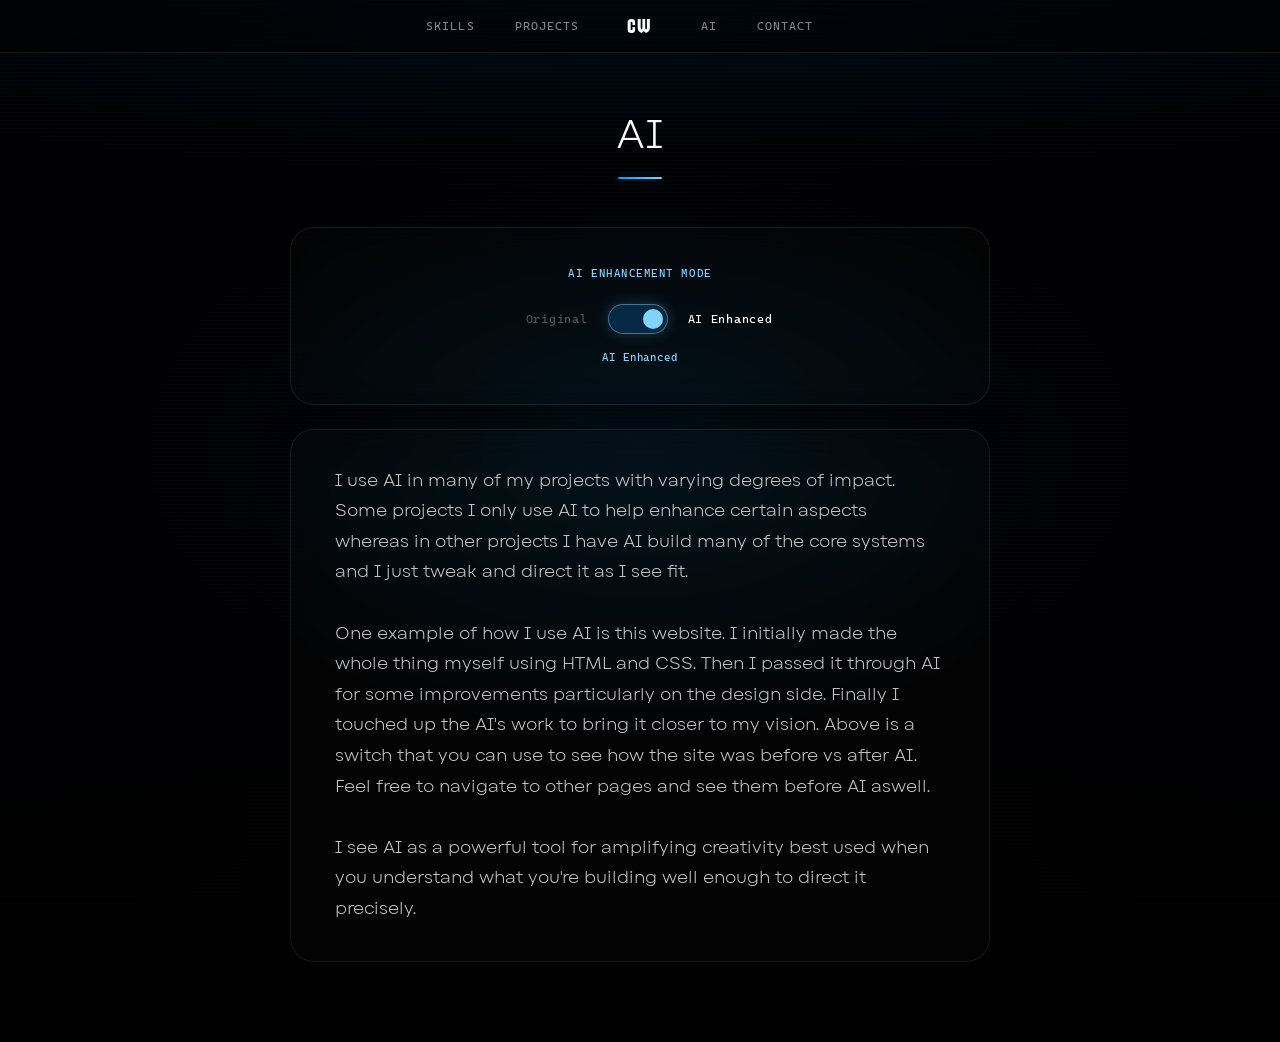
==== ai.html @ 1e03373d "Initial Website Commit" ====
<!DOCTYPE html>
<html lang="en">
<head>
  <script>(function(){var m=document.cookie.match(/(?:^|; )aiEnhanced=([^;]*)/);var v=m?decodeURIComponent(m[1]):null;if(v!==null&&v!=="true"){document.documentElement.className="original";}})();</script>
  
  <link id="main-stylesheet" rel="stylesheet" href="style.css">
  <script src="ai-toggle.js"></script>
  <meta charset="UTF-8">
  <meta name="viewport" content="width=device-width, initial-scale=1.0">
  <title>Caden Wright | AI</title>
  <style>
    .toggle-card {
      padding: 36px 44px;
      width: clamp(280px, 58%, 700px);
      margin: 0 auto 24px;
      text-align: center;
    }
    .toggle-eyebrow {
      font-family: Cascadia, monospace;
      font-size: 11px;
      letter-spacing: 0.14em;
      text-transform: uppercase;
      color: var(--blue-light);
      margin: 0 0 20px;
    }
    .toggle-row {
      display: flex;
      align-items: center;
      justify-content: center;
      gap: 20px;
    }
    .toggle-side {
      font-family: Cascadia, monospace;
      font-size: 12px;
      letter-spacing: 0.06em;
      color: rgba(255,255,255,0.3);
      min-width: 80px;
      transition: color 0.25s;
    }
    .toggle-side.active { color: white; }
    .toggle-side-right  { text-align: left; }
    .toggle-side-left   { text-align: right; }

    .switch {
      position: relative;
      display: inline-block;
      width: 60px;
      height: 30px;
      flex-shrink: 0;
    }
    .switch input { opacity: 0; width: 0; height: 0; }
    .slider {
      position: absolute;
      inset: 0;
      background: rgba(255,255,255,0.07);
      border: 1px solid rgba(255,255,255,0.1);
      border-radius: 30px;
      cursor: pointer;
      transition: background 0.3s, border-color 0.3s, box-shadow 0.3s;
    }
    .slider::before {
      content: '';
      position: absolute;
      width: 20px; height: 20px;
      left: 4px; top: 4px;
      background: rgba(255,255,255,0.55);
      border-radius: 50%;
      transition: transform 0.3s cubic-bezier(.4,0,.2,1), background 0.3s;
    }
    input:checked + .slider {
      background: rgba(15,151,242,0.22);
      border-color: rgba(130,211,255,0.45);
      box-shadow: 0 0 14px rgba(130,211,255,0.22);
    }
    input:checked + .slider::before {
      transform: translateX(30px);
      background: var(--blue-light);
    }

    .about-card {
      padding: 36px 44px;
      width: clamp(280px, 58%, 700px);
      margin: 0 auto 80px;
      text-align: left;
    }

    .ai-banner {
      position: fixed;
      bottom: 24px; left: 50%;
      transform: translateX(-50%);
      font-family: Cascadia, monospace;
      font-size: 12px;
      letter-spacing: 0.06em;
      padding: 10px 24px;
      border-radius: 30px;
      z-index: 9999;
      opacity: 0;
      animation: bannerFade 2.8s forwards;
      white-space: nowrap;
      pointer-events: none;
    }
    .banner-on {
      background: rgba(8,32,70,0.75);
      border: 1px solid rgba(130,211,255,0.38);
      color: var(--blue-light);
      box-shadow: 0 0 22px rgba(130,211,255,0.18);
      backdrop-filter: blur(12px);
    }
    .banner-off {
      background: rgba(18,18,18,0.75);
      border: 1px solid rgba(255,255,255,0.1);
      color: rgba(255,255,255,0.55);
      backdrop-filter: blur(12px);
    }
    @keyframes bannerFade {
      0%   { opacity: 0; transform: translateX(-50%) translateY(8px); }
      12%  { opacity: 1; transform: translateX(-50%) translateY(0); }
      72%  { opacity: 1; }
      100% { opacity: 0; }
    }
  </style>
</head>
<body>  <div class="topbar">
    <div class="nav-left">
      <a href="skills.html" class="page">Skills</a>
      <a href="projects.html" class="page">Projects</a>
    </div>
    <a href="index.html" class="initals">CW</a>
    <div class="nav-right">
      <a href="ai.html" class="page">AI</a>
      <a href="contact.html" class="page">Contact</a>
    </div>
  <!-- Original mode flat nav -->
  <a href="skills.html" class="page page-flat">Skills</a>
  <a href="projects.html" class="page page-flat">Projects</a>
  <a href="index.html" class="initals initals-flat">CW</a>
  <a href="ai.html" class="page page-flat">AI</a>
  <a href="contact.html" class="page page-flat">Contact</a>
  </div>

  <div class="bg-canvas bg-ai"></div>

  <div id="ai-toggle-banner" class="ai-banner" style="display:none"></div>

  <div class="page-header fade-up">
    <h3 class="page-title">AI</h3>
    <hr class="page-rule">
  </div>

  <div class="toggle-card fade-up fade-up-1">
    <p class="toggle-eyebrow">AI Enhancement Mode</p>
    <div class="toggle-row">
      <span class="toggle-side toggle-side-left" id="label-off">Original</span>
      <label class="switch" aria-label="Toggle AI enhancements">
        <input type="checkbox" id="ai-toggle-switch">
        <span class="slider"></span>
      </label>
      <span class="toggle-side toggle-side-right" id="label-on">AI Enhanced</span>
    </div>
    <p id="ai-toggle-label" style="margin-top:14px; font-family: Cascadia, monospace; font-size:11px; letter-spacing:0.08em; color: var(--blue-light);">AI Enhanced</p>
  </div>

  <div class="about-card fade-up fade-up-2">
    <p>I use AI in many of my projects with varying degrees of impact. Some projects I only
    use AI to help enhance certain aspects whereas in other projects I have AI build
    many of the core systems and I just tweak and direct it as I see fit.
    <br><br>
	One example of how I use AI is this website. I initially made the whole thing myself using 
	HTML and CSS. Then I passed it through AI for some improvements particularly on the design side.
	Finally I touched up the AI's work to bring it closer to my vision. Above is a switch 
	that you can use to see how the site was before vs after AI. Feel free to navigate to other pages 
	and see them before AI aswell.
	<br><br>
    I see AI as a powerful tool for amplifying creativity best used when you understand
    what you're building well enough to direct it precisely.</p>
  </div>

  <script>
    function syncLabels() {
      const on = document.getElementById('ai-toggle-switch').checked;
      document.getElementById('label-on').classList.toggle('active', on);
      document.getElementById('label-off').classList.toggle('active', !on);
      const label = document.getElementById('ai-toggle-label');
      label.textContent = on ? 'AI Enhanced' : 'Original';
      label.style.color = on ? 'var(--blue-light)' : 'rgba(255,255,255,0.35)';
      const banner = document.getElementById('ai-toggle-banner');
      banner.style.display = 'block';
      banner.textContent = on ? '✦  AI Enhancements ON' : '✦  AI Enhancements OFF';
      banner.className = 'ai-banner ' + (on ? 'banner-on' : 'banner-off');
      banner.style.animation = 'none';
      banner.offsetHeight;
      banner.style.animation = '';
    }
    document.getElementById('ai-toggle-switch').addEventListener('change', syncLabels);
    document.addEventListener('DOMContentLoaded', syncLabels);
  </script>
</body>
</html>
---- style.css ----
/* ============================================
   CADEN WRIGHT PORTFOLIO
   ============================================ */

:root {
  --blue-core:    #0f97f2;
  --blue-light:   #82d3ff;
  --blue-glow:    rgba(15, 151, 242, 0.35);
  --glass-bg:     rgba(90, 90, 90, 0.04);
  --glass-border: rgba(255, 255, 255, 0.08);
  --text-primary: #ffffff;
  --text-dim:     rgba(255, 255, 255, 0.5);
  --radius-xl:    24px;
  --transition:   0.25s cubic-bezier(0.4, 0, 0.2, 1);
}

html { scroll-behavior: smooth; }
*, *::before, *::after { box-sizing: border-box; }

body {
  background-color: #000;
  color: var(--text-primary);
  margin: 0;
  font-family: Alphazet, sans-serif;
  -webkit-font-smoothing: antialiased;
  min-height: 100vh;
}

/* ══════════════════════════════════════
   NAVIGATION — 3-column grid so CW
   sits perfectly centred at all times
   ══════════════════════════════════════ */
.topbar {
  display: grid;
  grid-template-columns: 1fr auto 1fr;
  align-items: stretch;
  width: 100%;
  position: sticky;
  top: 0;
  z-index: 1000;
  background: rgba(0, 0, 0, 0.45);
  backdrop-filter: blur(20px);
  -webkit-backdrop-filter: blur(20px);
  border-bottom: 1px solid var(--glass-border);
}

/* Left group */
.nav-left {
  display: flex;
  align-items: stretch;
  justify-content: flex-end;
}

/* Right group */
.nav-right {
  display: flex;
  align-items: stretch;
  justify-content: flex-start;
}

.initals {
  font-family: Maqui, sans-serif;
  font-size: 20px;
  text-decoration: none;
  color: var(--text-primary);
  padding: 14px 28px;
  letter-spacing: 0.06em;
  transition: color var(--transition), text-shadow var(--transition);
  white-space: nowrap;
  display: flex;
  align-items: center;
}

.initals:link, .initals:visited { color: var(--text-primary); }
.initals:hover {
  color: var(--blue-light);
  text-shadow: 0 0 20px var(--blue-glow);
}

.page {
  font-family: Cascadia, monospace;
  font-size: 12px;
  letter-spacing: 0.09em;
  text-transform: uppercase;
  text-decoration: none;
  color: var(--text-dim);
  padding: 0 20px;
  display: flex;
  align-items: center;
  transition: color var(--transition);
  position: relative;
  white-space: nowrap;
}

.page:link, .page:visited { color: var(--text-dim); }
.page:hover { color: var(--text-primary); }

.page::after {
  content: '';
  position: absolute;
  bottom: 0; left: 50%;
  transform: translateX(-50%);
  width: 0; height: 1px;
  background: var(--blue-light);
  transition: width var(--transition);
  box-shadow: 0 0 6px var(--blue-light);
}
.page:hover::after { width: 55%; }

/* ══════════════════════════════════════
   PAGE BACKGROUNDS (fixed, per-page)
   ══════════════════════════════════════ */

/* Shared canvas layer */
.bg-canvas {
  position: fixed;
  inset: 0;
  z-index: -1;
  pointer-events: none;
  overflow: hidden;
}

/* ── Home: glowing orb (existing) ── */
.background {
  position: fixed;
  inset: 0;
  z-index: -1;
  display: flex;
  justify-content: center;
  align-items: center;
  pointer-events: none;
  overflow: hidden;
}

.circle {
  width: clamp(300px, 48vw, 580px);
  height: clamp(300px, 48vw, 580px);
  border-radius: 50%;
  background: radial-gradient(circle at 38% 38%, #5cc8ff, #0f97f2 45%, #063a70);
  box-shadow: 0 0 80px 30px rgba(15,151,242,0.28), 0 0 240px 80px rgba(15,151,242,0.10);
  animation: float 7s ease-in-out infinite;
  flex-shrink: 0;
}

.circle2 {
  position: absolute;
  width: clamp(300px, 48vw, 580px);
  height: clamp(300px, 48vw, 580px);
  border-radius: 50%;
  background: transparent;
  animation: float2 7s ease-in-out infinite;
}

@keyframes float {
  0%,100% { transform: translateY(0);     box-shadow: 0 0 80px 30px rgba(15,151,242,0.28), 0 0 240px 80px rgba(15,151,242,0.10); }
  50%      { transform: translateY(-26px); box-shadow: 0 0 120px 40px rgba(15,151,242,0.42), 0 0 320px 100px rgba(15,151,242,0.16); }
}
@keyframes float2 {
  0%,100% { transform: translateY(0); background: rgba(0,217,255,0.07); }
  50%      { transform: translateY(-26px); background: rgba(0,217,255,0); }
}

/* ── Skills: animated circuit grid ── */
.bg-skills {
  background:
    linear-gradient(rgba(15,151,242,0.04) 1px, transparent 1px),
    linear-gradient(90deg, rgba(15,151,242,0.04) 1px, transparent 1px);
  background-size: 60px 60px;
  background-color: #000;
  animation: gridScroll 20s linear infinite;
}

.bg-skills::before {
  content: '';
  position: absolute;
  inset: 0;
  background:
    radial-gradient(ellipse 70% 50% at 20% 80%, rgba(15,151,242,0.10) 0%, transparent 60%),
    radial-gradient(ellipse 50% 40% at 80% 20%, rgba(130,211,255,0.07) 0%, transparent 55%);
}

.bg-skills::after {
  content: '';
  position: absolute;
  inset: 0;
  background: radial-gradient(ellipse 100% 60% at 50% 100%, rgba(0,0,0,0.7) 0%, transparent 70%);
}

@keyframes gridScroll {
  from { background-position: 0 0, 0 0; }
  to   { background-position: 60px 60px, 60px 60px; }
}

/* ── Projects: diagonal light rays ── */
.bg-projects {
  background: #000;
}

.bg-projects::before {
  content: '';
  position: absolute;
  inset: 0;
  background:
    repeating-linear-gradient(
      -55deg,
      transparent,
      transparent 80px,
      rgba(15,151,242,0.025) 80px,
      rgba(15,151,242,0.025) 82px
    );
  animation: rayShift 12s linear infinite;
}

.bg-projects::after {
  content: '';
  position: absolute;
  inset: 0;
  background:
    radial-gradient(ellipse 80% 55% at 15% 50%, rgba(15,151,242,0.12) 0%, transparent 60%),
    radial-gradient(ellipse 60% 40% at 85% 50%, rgba(130,211,255,0.07) 0%, transparent 55%),
    radial-gradient(ellipse 100% 30% at 50% 0%,   rgba(15,151,242,0.08) 0%, transparent 70%);
}

@keyframes rayShift {
  from { background-position: 0 0; }
  to   { background-position: 164px 0; }
}

/* ── Contact: star field + nebula ── */
.bg-contact {
  background: #000;
}

/* Stars layer via tiny box-shadows (CSS-only, no JS) */
.bg-contact::before {
  content: '';
  position: absolute;
  inset: 0;
  background-image:
    radial-gradient(1px 1px at 12% 8%,  rgba(255,255,255,0.7) 0%, transparent 100%),
    radial-gradient(1px 1px at 28% 22%, rgba(255,255,255,0.5) 0%, transparent 100%),
    radial-gradient(1px 1px at 45% 5%,  rgba(255,255,255,0.6) 0%, transparent 100%),
    radial-gradient(1px 1px at 67% 14%, rgba(255,255,255,0.8) 0%, transparent 100%),
    radial-gradient(1px 1px at 83% 7%,  rgba(255,255,255,0.5) 0%, transparent 100%),
    radial-gradient(1px 1px at 92% 28%, rgba(255,255,255,0.6) 0%, transparent 100%),
    radial-gradient(1px 1px at 5%  35%, rgba(255,255,255,0.7) 0%, transparent 100%),
    radial-gradient(1px 1px at 19% 48%, rgba(255,255,255,0.4) 0%, transparent 100%),
    radial-gradient(1px 1px at 37% 55%, rgba(255,255,255,0.6) 0%, transparent 100%),
    radial-gradient(1px 1px at 55% 42%, rgba(255,255,255,0.5) 0%, transparent 100%),
    radial-gradient(1px 1px at 72% 60%, rgba(255,255,255,0.7) 0%, transparent 100%),
    radial-gradient(1px 1px at 88% 48%, rgba(255,255,255,0.5) 0%, transparent 100%),
    radial-gradient(1px 1px at 8%  68%, rgba(255,255,255,0.6) 0%, transparent 100%),
    radial-gradient(1px 1px at 24% 75%, rgba(255,255,255,0.4) 0%, transparent 100%),
    radial-gradient(1px 1px at 42% 82%, rgba(255,255,255,0.7) 0%, transparent 100%),
    radial-gradient(1px 1px at 60% 70%, rgba(255,255,255,0.5) 0%, transparent 100%),
    radial-gradient(1px 1px at 78% 85%, rgba(255,255,255,0.6) 0%, transparent 100%),
    radial-gradient(1px 1px at 95% 72%, rgba(255,255,255,0.4) 0%, transparent 100%),
    radial-gradient(1px 1px at 15% 92%, rgba(255,255,255,0.6) 0%, transparent 100%),
    radial-gradient(1px 1px at 33% 95%, rgba(255,255,255,0.5) 0%, transparent 100%),
    radial-gradient(1px 1px at 50% 88%, rgba(255,255,255,0.7) 0%, transparent 100%),
    radial-gradient(1px 1px at 70% 93%, rgba(255,255,255,0.4) 0%, transparent 100%),
    radial-gradient(1px 1px at 85% 96%, rgba(255,255,255,0.6) 0%, transparent 100%),
    /* slightly bigger stars */
    radial-gradient(2px 2px at 35% 18%, rgba(255,255,255,0.6) 0%, transparent 100%),
    radial-gradient(2px 2px at 62% 32%, rgba(200,230,255,0.7) 0%, transparent 100%),
    radial-gradient(2px 2px at 80% 65%, rgba(255,255,255,0.5) 0%, transparent 100%),
    radial-gradient(2px 2px at 10% 55%, rgba(200,230,255,0.6) 0%, transparent 100%),
    radial-gradient(2px 2px at 90% 40%, rgba(255,255,255,0.7) 0%, transparent 100%);
  animation: starTwinkle 8s ease-in-out infinite alternate;
}

.bg-contact::after {
  content: '';
  position: absolute;
  inset: 0;
  background:
    radial-gradient(ellipse 55% 45% at 75% 25%, rgba(15,60,140,0.35) 0%, transparent 65%),
    radial-gradient(ellipse 45% 35% at 25% 70%, rgba(15,100,180,0.20) 0%, transparent 60%),
    radial-gradient(ellipse 70% 30% at 50% 100%, rgba(0,0,0,0.8) 0%, transparent 100%);
}

@keyframes starTwinkle {
  from { opacity: 0.7; }
  to   { opacity: 1; }
}

/* ── AI: data-stream scanlines ── */
.bg-ai {
  background: #000;
}

.bg-ai::before {
  content: '';
  position: absolute;
  inset: 0;
  background: repeating-linear-gradient(
    0deg,
    transparent,
    transparent 3px,
    rgba(15,151,242,0.025) 3px,
    rgba(15,151,242,0.025) 4px
  );
  animation: scanDown 6s linear infinite;
}

.bg-ai::after {
  content: '';
  position: absolute;
  inset: 0;
  background:
    radial-gradient(ellipse 60% 50% at 50% 50%, rgba(15,151,242,0.10) 0%, transparent 65%),
    radial-gradient(ellipse 80% 20% at 50% 0%,  rgba(15,151,242,0.08) 0%, transparent 100%),
    radial-gradient(ellipse 80% 20% at 50% 100%, rgba(0,0,0,0.9) 0%, transparent 100%);
}

@keyframes scanDown {
  from { background-position: 0 0; }
  to   { background-position: 0 40px; }
}

/* ══════════════════════════════════════
   TYPOGRAPHY
   ══════════════════════════════════════ */
h2 {
  font-family: Empathy, serif;
  font-size: clamp(52px, 8vw, 88px);
  color: var(--text-primary);
  margin: 0;
  margin-top: 17%;
  padding-top: clamp(90px, 16vh, 150px);
  letter-spacing: -0.01em;
  line-height: 1;
}

h3 {
  font-family: Alphazet, sans-serif;
  font-size: clamp(18px, 2.2vw, 24px);
  margin: 0;
  color: var(--text-primary);
  font-weight: normal;
}

h5 {
  font-family: Cascadia, monospace;
  font-size: 11px;
  letter-spacing: 0.1em;
  text-transform: uppercase;
  color: var(--text-dim);
  margin: 0;
  font-weight: normal;
}

p {
  font-family: Alphazet, sans-serif;
  font-size: clamp(14px, 1.5vw, 17px);
  color: rgba(255,255,255,0.78);
  line-height: 1.8;
  margin: 0;
}

a         { color: var(--text-primary); }
a:link    { color: var(--text-primary); }
a:visited { color: var(--text-primary); }
a:active  { color: var(--blue-light); }

/* ══════════════════════════════════════
   ANIMATIONS
   ══════════════════════════════════════ */
@keyframes fadeUp {
  from { opacity: 0; transform: translateY(20px); }
  to   { opacity: 1; transform: translateY(0); }
}

.fade-up   { animation: fadeUp 0.55s cubic-bezier(0.4,0,0.2,1) both; }
.fade-up-1 { animation-delay: 0.05s; }
.fade-up-2 { animation-delay: 0.14s; }
.fade-up-3 { animation-delay: 0.23s; }
.fade-up-4 { animation-delay: 0.32s; }

/* ══════════════════════════════════════
   HOME
   ══════════════════════════════════════ */
.home-content {
  display: flex;
  flex-direction: column;
  align-items: center;
  text-align: center;
  padding: 0 24px 80px;
}

.home-eyebrow {
  font-family: Cascadia, monospace;
  font-size: 12px;
  letter-spacing: 0.18em;
  text-transform: uppercase;
  color: var(--blue-light);
  margin: 18px 0 0;
}

.home-subtitle {
  font-family: Alphazet, sans-serif;
  font-size: clamp(13px, 1.5vw, 16px);
  color: var(--text-dim);
  margin: 8px 0 44px;
}

.bio-card {
  background: var(--glass-bg);
  border: 1px solid var(--glass-border);
  border-radius: var(--radius-xl);
  padding: 36px 44px;
  width: clamp(300px, 60%, 740px);
  backdrop-filter: blur(16px);
  -webkit-backdrop-filter: blur(16px);
  box-shadow: 0 8px 40px rgba(0,0,0,0.45), inset 0 1px 0 rgba(255,255,255,0.05);
  text-align: left;
}

.cta-link {
  display: inline-flex;
  align-items: center;
  gap: 8px;
  font-family: Cascadia, monospace;
  font-size: 12px;
  letter-spacing: 0.09em;
  text-transform: uppercase;
  color: var(--blue-light);
  text-decoration: none;
  margin-top: 26px;
  padding: 10px 22px;
  border: 1px solid rgba(130,211,255,0.28);
  border-radius: 30px;
  transition: background var(--transition), border-color var(--transition),
              box-shadow var(--transition), color var(--transition);
}
.cta-link:link, .cta-link:visited { color: var(--blue-light); }
.cta-link:hover {
  background: rgba(130,211,255,0.09);
  border-color: rgba(130,211,255,0.6);
  box-shadow: 0 0 20px rgba(130,211,255,0.18);
  color: #fff;
}

/* ══════════════════════════════════════
   PAGE HEADER
   ══════════════════════════════════════ */
.page-header {
  text-align: center;
  padding: 52px 24px 0;
}

.page-title {
  font-family: Alphazet, sans-serif;
  font-size: clamp(26px, 3.5vw, 40px);
  color: var(--text-primary);
  margin: 0 0 12px;
  letter-spacing: 0.02em;
}

.page-rule {
  width: 44px;
  height: 2px;
  background: linear-gradient(to right, var(--blue-core), var(--blue-light));
  border: none;
  margin: 0 auto 48px;
  border-radius: 2px;
  box-shadow: 0 0 10px var(--blue-glow);
}

/* ══════════════════════════════════════
   SKILLS
   ══════════════════════════════════════ */
.skillcardholder {
  display: flex;
  flex-wrap: wrap;
  justify-content: center;
  gap: 20px;
  padding: 0 24px 80px;
}

.skillcard {
  background: var(--glass-bg);
  border: 1px solid var(--glass-border);
  border-radius: var(--radius-xl);
  padding: 30px 26px;
  width: clamp(240px, 26%, 320px);
  backdrop-filter: blur(16px);
  -webkit-backdrop-filter: blur(16px);
  transition: transform var(--transition), box-shadow var(--transition), border-color var(--transition);
}

.skillcard:hover {
  transform: translateY(-5px);
  border-color: rgba(130,211,255,0.22);
  box-shadow: 0 14px 44px rgba(0,0,0,0.4), 0 0 28px rgba(15,151,242,0.14);
}

.skillcard h3 {
  font-family: Cascadia, monospace;
  font-size: 11px;
  letter-spacing: 0.13em;
  text-transform: uppercase;
  color: var(--blue-light);
  margin-bottom: 20px;
}

.skillcard ul { padding: 0; margin: 0; }

li {
  font-family: Alphazet, sans-serif;
  font-size: 17px;
  list-style: none;
  background-repeat: no-repeat;
  background-position: left center;
  background-size: 28px 28px;
  padding: 11px 8px 11px 48px;
  text-align: left;
  color: rgba(255,255,255,0.82);
  border-bottom: 1px solid rgba(255,255,255,0.055);
}
li:last-child { border-bottom: none; }

/* ══════════════════════════════════════
   PROJECTS
   ══════════════════════════════════════ */
.projectsholder {
  display: flex;
  flex-wrap: wrap;
  justify-content: center;
  gap: 24px;
  padding: 0 24px 80px;
}

.project {
  background: var(--glass-bg);
  border: 1px solid var(--glass-border);
  border-radius: var(--radius-xl);
  padding: 0;
  width: clamp(260px, 34%, 440px);
  cursor: pointer;
  color: var(--text-primary);
  text-align: center;
  overflow: hidden;
  transition: transform var(--transition), box-shadow var(--transition), border-color var(--transition);
  backdrop-filter: blur(16px);
  -webkit-backdrop-filter: blur(16px);
  display: flex;
  flex-direction: column;
}

.project:hover {
  transform: translateY(-5px);
  border-color: rgba(130,211,255,0.28);
  box-shadow: 0 18px 56px rgba(0,0,0,0.5), 0 0 36px rgba(15,151,242,0.13);
}

.project-inner {
  padding: 24px 22px 22px;
  display: flex;
  flex-direction: column;
  align-items: center;
  gap: 10px;
  flex: 1;
}

.projectimage {
  width: 100%;
  display: block;
}

.projectimage2 {
  width: 78%;
  border-radius: 10px;
  margin: 12px 0;
}

.placeholder-project {
  justify-content: center;
  min-height: 200px;
  opacity: 0.4;
}

.project-placeholder-img {
  font-size: 52px;
  padding: 8px 0;
}

/* ── Popover ── */
[popover]:popover-open {
  background: rgba(6, 8, 12, 0.7);
  backdrop-filter: blur(24px);
  -webkit-backdrop-filter: blur(24px);
  border: 1px solid var(--glass-border);
  border-radius: var(--radius-xl);
  box-shadow: 0 24px 80px rgba(0,0,0,0.7), 0 0 60px rgba(15,151,242,0.09);
  padding: 40px 5%;
  height: auto;
  max-height: 80vh;
  width: clamp(300px, 68%, 780px);
  position: fixed;
  inset: 0;
  margin: auto;
  color: var(--text-primary);
  overflow-y: auto;
  text-align: center;

}

[popover]:popover-open p {
  text-align: left;
  margin-top: 20px;
}

/* ══════════════════════════════════════
   CONTACT & GENERAL CARDS
   ══════════════════════════════════════ */
.bubble, .bubble2 {
  background: var(--glass-bg);
  border: 1px solid var(--glass-border);
  border-radius: var(--radius-xl);
  padding: 36px 44px;
  width: clamp(280px, 58%, 700px);
  margin: 0 auto 80px;
  backdrop-filter: blur(16px);
  -webkit-backdrop-filter: blur(16px);
  box-shadow: 0 8px 40px rgba(0,0,0,0.4);
  text-align: left;
}

/* ══════════════════════════════════════
   AI PAGE
   ══════════════════════════════════════ */
.toggle-card, .about-card {
  background: var(--glass-bg);
  border: 1px solid var(--glass-border);
  border-radius: var(--radius-xl);
  backdrop-filter: blur(16px);
  -webkit-backdrop-filter: blur(16px);
  box-shadow: 0 8px 40px rgba(0,0,0,0.4);
}

/* ══════════════════════════════════════
   MOBILE
   ══════════════════════════════════════ */
@media (max-width: 768px) {
  .topbar {
    grid-template-columns: 1fr auto 1fr;
  }

  .page { padding: 0 10px; font-size: 10px; }
  .initals { padding: 14px 18px; font-size: 18px; }

  h2 { padding-top: clamp(50px, 10vh, 90px); }

  .bio-card, .bubble, .bubble2 {
    width: 90%;
    padding: 26px 22px;
  }

  .skillcard, .project { width: 88%; }

  .circle, .circle2 { width: 240px; height: 240px; }

  li { font-size: 15px; padding-left: 42px; background-size: 24px 24px; }

  [popover]:popover-open { width: 90%; padding: 26px 5%; }
}

/* ══════════════════════════════════════
   FONTS
   ══════════════════════════════════════ */
@font-face {
  font-family: 'Maqui';
  src: url('Maqui Hv.otf') format('opentype');
  font-weight: normal; font-style: normal;
}
@font-face {
  font-family: 'Empathy';
  src: url('High Empathy.ttf') format('truetype');
  font-weight: normal; font-style: normal;
}
@font-face {
  font-family: 'Cascadia';
  src: url('CascadiaCode.ttf') format('truetype');
  font-weight: normal; font-style: normal;
}
@font-face {
  font-family: 'Alphazet';
  src: url('Alphazet-Light.ttf') format('truetype');
  font-weight: normal; font-style: normal;
}



/* Hide flat nav in enhanced mode */
.page-flat, .initals-flat { display: none; }
.original-subtitle { display: none; }

/* ============================================
   ORIGINAL MODE  (html.original overrides)
   Every rule matches style-before.css exactly
   ============================================ */

/* Disable smooth scroll */
html.original { scroll-behavior: auto; }

/* Body — centered text like original */
html.original body { text-align: center; }

/* ── Typography ── */
html.original h2 {
  font-size: 80px;
  margin-bottom: 0;
  letter-spacing: 0;
  line-height: normal;
  flex: 1;
}

html.original h3 {
  font-size: 33px;
  margin: 1%;
  letter-spacing: 0;
  font-weight: normal;
}

html.original p {
  margin-top: 8%;
  font-size: 30px;
  line-height: normal;
  color: white;
}

html.original li {
  font-size: 28px;
  background-position: 5% center;
  background-size: 100px 100px;
  padding: 42px;
  border-bottom: none;
  color: white;
  text-align: center;
}

html.original ul {
  text-align: center;
}

/* Links — original hover was scale(1.5), no underline indicator */
html.original a:hover {
  transform: scale(1.5);
  text-shadow: 0 0 15px #82d3ff;
  color: white;
}
html.original a:active { color: rgba(83,130,138,1); }

/* ── Navigation ── */
html.original .topbar {
  display: flex !important;
  grid-template-columns: none !important;
  justify-content: center !important;
  align-items: center !important;
  flex-direction: row !important;
  position: static !important;
  background: none !important;
  backdrop-filter: none !important;
  -webkit-backdrop-filter: none !important;
  border-bottom: none !important;
  padding: 0 !important;
}

/* Hide grid wrapper divs and enhanced initals */
html.original .nav-left,
html.original .nav-right {
  display: none !important;
}

html.original .initals {
  display: none !important;
}

/* Show flat nav links */
html.original .page-flat {
  display: flex !important;
  align-items: center;
  justify-content: center;
  flex: 1;
  font-family: Cascadia, monospace;
  font-size: 16px;
  letter-spacing: 0;
  text-transform: none;
  padding: 18px 24px;
  color: white;
  text-decoration: none;
  text-align: center;
  transition: transform 0.2s ease-in-out;
}
html.original .page-flat:link,
html.original .page-flat:visited { color: white; }
html.original .page-flat:hover {
  color: white;
  text-shadow: 0 0 15px #82d3ff;
}
html.original .page-flat::after { display: none !important; }

html.original .initals-flat {
  display: flex !important;
  align-items: center;
  justify-content: center;
  font-family: Maqui, sans-serif;
  font-size: 30px;
  text-decoration: none;
  color: white;
  padding: 1%;
  width: 20%;
  text-align: center;
  transition: transform 0.2s ease-in-out;
}
html.original .initals-flat:link,
html.original .initals-flat:visited { color: white; }
html.original .initals-flat:hover {
  color: white;
  text-shadow: 0 0 15px #82d3ff;
}

html.original .page {
  font-family: Cascadia, monospace;
  font-size: 16px;
  letter-spacing: 0;
  text-transform: none;
  padding: 18px 24px;
  color: white;
  flex: 1;
  transition: transform 0.2s ease-in-out;
}
html.original .page:link,
html.original .page:visited { color: white; }
html.original .page:hover {
  color: white;
  text-shadow: 0 0 15px #82d3ff;
}
html.original .page::after { display: none !important; }

html.original .initals {
  font-family: Maqui, sans-serif;
  font-size: 30px;
  padding: 1%;
  width: 20%;
  text-align: center;
  letter-spacing: 0;
  color: white;
}

/* ── Disable all fade-up animations ── */
html.original .fade-up {
  animation: none !important;
  opacity: 1 !important;
  transform: none !important;
}

/* ── Home page ── */
html.original .home-content {
  display: block;
  text-align: center;
  padding: 0;
}

/* eyebrow/subtitle shown as plain text, not styled callouts */
html.original .home-eyebrow {
  font-family: Alphazet, sans-serif;
  font-size: 17px;
  color: white;
  letter-spacing: 0;
  text-transform: none;
  margin: 8px 0 0;
}

html.original .home-subtitle {
  font-family: Alphazet, sans-serif;
  font-size: 17px;
  color: white;
  letter-spacing: 0;
  margin: 4px 0 0;
}

html.original .original-subtitle { 
	display: block; 
	font-family: Alphazet, sans-serif;
	font-size: 17px;
	color: white;
	letter-spacing: 0;
	margin: 4px 0 0;
}
html.original .home-eyebrow { display: none; }
html.original .home-subtitle { display: none; }

html.original .bio-card {
  background: rgba(90,90,90,0.15);
  backdrop-filter: blur(10px);
  -webkit-backdrop-filter: blur(10px);
  box-shadow: 0 8px 32px 0 rgba(0,0,0,0.37);
  border: 1px solid rgba(90,90,90,0.25);
  border-radius: 30px;
  padding: 2%;
  width: clamp(400px, 60%, 800px);
  margin: auto;
  margin-top: 100px;
  margin-bottom: 50px;
  text-align: center;
}

html.original .bio-card p {
  font-size: 30px;
  margin-top: 8%;
  color: white;
}

html.original .cta-link {
  display: none !important;
}

/* ── Page titles (skills/projects/contact/ai use .page-title) ── */
html.original .page-header {
  padding: 0;
  text-align: center;
}

html.original .page-title {
  font-family: Alphazet, sans-serif;
  font-size: 40px;
  letter-spacing: 0;
  display: inline-block;
  width: 40%;
  margin: 1% 30%;
  border-bottom: 1px solid white;
  mask-image: radial-gradient(circle, black 60%, transparent 100%);
  -webkit-mask-image: radial-gradient(circle, black 60%, transparent 100%);
  color: white;
}

html.original .page-rule { display: none !important; }

/* ── Skill cards ── */
html.original .skillcardholder {
  gap: 0;
}

html.original .skillcard {
  background: rgba(255,255,255,0.15);
  backdrop-filter: blur(10px);
  -webkit-backdrop-filter: blur(10px);
  box-shadow: 0 8px 32px 0 rgba(0,0,0,0.37);
  border: 1px solid rgba(90,90,90,0.25);
  border-radius: 30px;
  padding: 0.8%;
  width: clamp(400px, 28%, 800px);
  margin: 1.5%;
  transition: transform 0.2s ease-in-out;
}

html.original .skillcard:hover {
  transform: scale(1.1);
  box-shadow: 0 0 10px #82d3ff;
}

html.original .skillcard h3 {
  font-family: Alphazet, sans-serif;
  font-size: 33px;
  letter-spacing: 0;
  text-transform: none;
  color: white;
  margin: 1%;
  margin-bottom: 0;
}

/* ── Project cards ── */
html.original .projectsholder {
  gap: 0;
}

html.original .project {
  background: rgba(255,255,255,0.15);
  backdrop-filter: blur(10px);
  -webkit-backdrop-filter: blur(10px);
  box-shadow: 0 8px 32px 0 rgba(0,0,0,0.37);
  border: 1px solid rgba(90,90,90,0.25);
  border-radius: 30px;
  padding: 0.8%;
  width: clamp(400px, 35%, 800px);
  margin: 2%;
  transition: transform 0.2s ease-in-out;
  overflow: hidden;
}

html.original .project:hover {
  transform: scale(1.1);
  box-shadow: 0 0 10px #82d3ff;
}

html.original .project-inner {
  padding: 16px;
  gap: 4px;
}

html.original .projectimage {
  width: 90%;
  border-radius: 10px;
    display: block;
  margin: 0 auto;
}

/* ── Contact / bubble cards ── */
html.original .bubble,
html.original .bubble2,
html.original .about-card {
  background: rgba(90,90,90,0.15);
  backdrop-filter: blur(10px);
  -webkit-backdrop-filter: blur(10px);
  box-shadow: 0 8px 32px 0 rgba(0,0,0,0.37);
  border: 1px solid rgba(90,90,90,0.25);
  border-radius: 30px;
  padding: 2%;
  width: clamp(400px, 60%, 800px);
  text-align: center;
}

html.original .bubble  { margin: auto; margin-top: 100px; margin-bottom: 50px; }
html.original .bubble2, html.original .about-card { margin: auto; margin-top: 50px;  margin-bottom: 50px; }

/* ── Popover ── */
html.original [popover]:popover-open {
  background: rgba(10,10,10,0.3);
  border-radius: 30px;
  padding: 2%;
  height: 70%;
  width: 70%;
  box-shadow: 0 8px 32px 0 rgba(0,0,0,0.37);
  border: 1px solid rgba(90,90,90,0.25);
}

/* ── Hide new page backgrounds ── */
html.original .bg-canvas {
  display: none !important;
}

/* ── Orb — revert to original style ── */
html.original .circle {
  width: 600px;
  height: 600px;
  min-width: 600px;
  min-height: 600px;
  background: linear-gradient(to right, #0f97f2, #a1d9ff);
  box-shadow: 0 0 20px 10px rgba(52,152,219,0.5);
  animation: floatOriginal 6s ease-in-out infinite;
}

html.original .circle2 {
  width: 600px;
  height: 600px;
  min-width: 600px;
  min-height: 600px;
}

@keyframes floatOriginal {
  0%   { transform: translateY(0);    box-shadow: 0 0 40px 15px rgba(52,152,219,0.5); }
  50%  { transform: translateY(-20px); box-shadow: 0 0 300px 20px rgba(52,152,219,0.6); }
  100% { transform: translateY(0);    box-shadow: 0 0 40px 15px rgba(52,152,219,0.5); }
}

/* ── Scrollbar ── (applied in both modes) */
::-webkit-scrollbar { width: 6px; }
::-webkit-scrollbar-track { background: transparent; }
::-webkit-scrollbar-thumb {
  background: rgba(130, 211, 255, 0.3);
  border-radius: 3px;
}
::-webkit-scrollbar-thumb:hover {
  background: rgba(130, 211, 255, 0.6);
}
* { scrollbar-width: thin; scrollbar-color: rgba(130,211,255,0.3) transparent; }
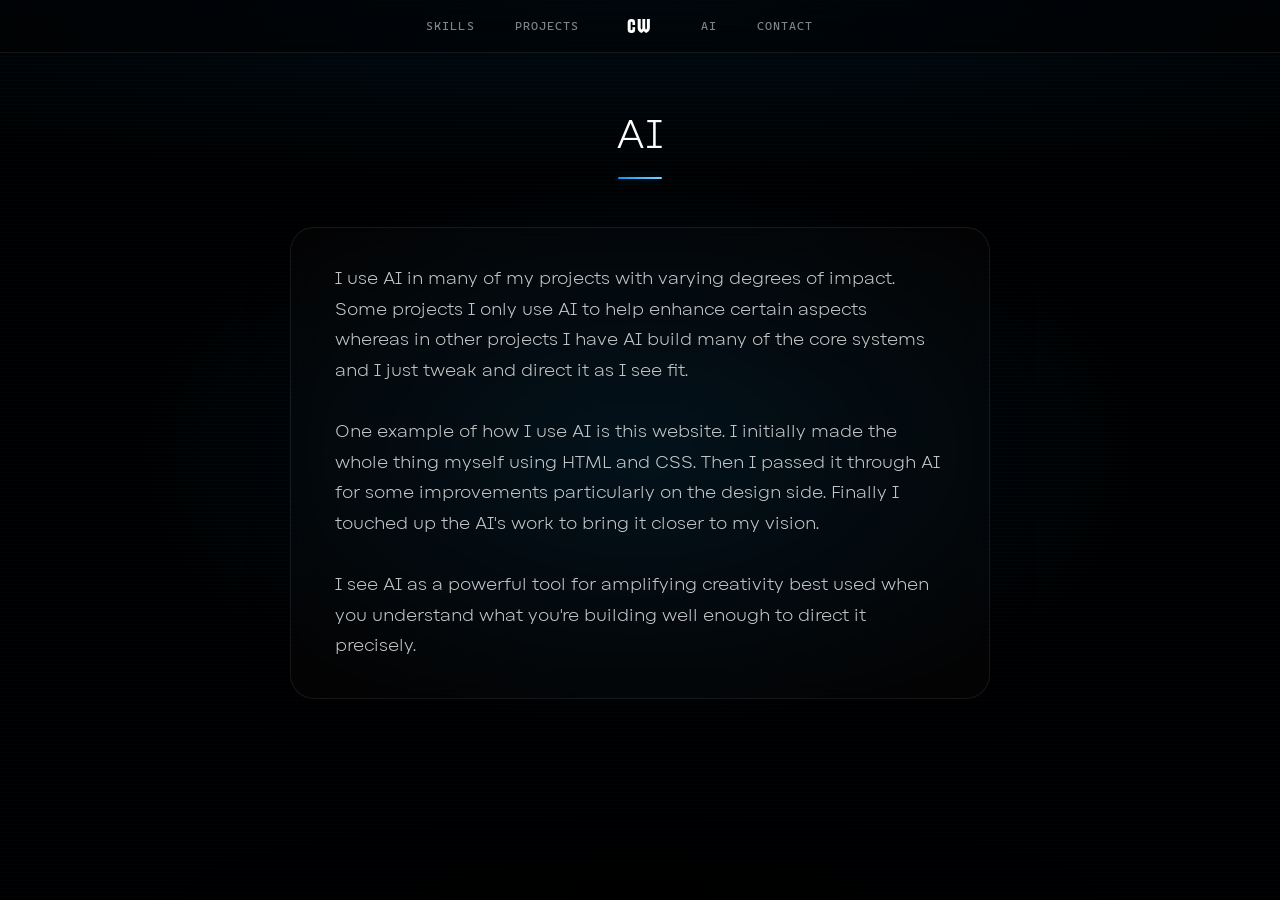
==== commit c70499b0: "Remove AI toggle" ====
--- a/ai.html
+++ b/ai.html
@@ -9,115 +9,12 @@
   <meta name="viewport" content="width=device-width, initial-scale=1.0">
   <title>Caden Wright | AI</title>
   <style>
-    .toggle-card {
-      padding: 36px 44px;
-      width: clamp(280px, 58%, 700px);
-      margin: 0 auto 24px;
-      text-align: center;
-    }
-    .toggle-eyebrow {
-      font-family: Cascadia, monospace;
-      font-size: 11px;
-      letter-spacing: 0.14em;
-      text-transform: uppercase;
-      color: var(--blue-light);
-      margin: 0 0 20px;
-    }
-    .toggle-row {
-      display: flex;
-      align-items: center;
-      justify-content: center;
-      gap: 20px;
-    }
-    .toggle-side {
-      font-family: Cascadia, monospace;
-      font-size: 12px;
-      letter-spacing: 0.06em;
-      color: rgba(255,255,255,0.3);
-      min-width: 80px;
-      transition: color 0.25s;
-    }
-    .toggle-side.active { color: white; }
-    .toggle-side-right  { text-align: left; }
-    .toggle-side-left   { text-align: right; }
-
-    .switch {
-      position: relative;
-      display: inline-block;
-      width: 60px;
-      height: 30px;
-      flex-shrink: 0;
-    }
-    .switch input { opacity: 0; width: 0; height: 0; }
-    .slider {
-      position: absolute;
-      inset: 0;
-      background: rgba(255,255,255,0.07);
-      border: 1px solid rgba(255,255,255,0.1);
-      border-radius: 30px;
-      cursor: pointer;
-      transition: background 0.3s, border-color 0.3s, box-shadow 0.3s;
-    }
-    .slider::before {
-      content: '';
-      position: absolute;
-      width: 20px; height: 20px;
-      left: 4px; top: 4px;
-      background: rgba(255,255,255,0.55);
-      border-radius: 50%;
-      transition: transform 0.3s cubic-bezier(.4,0,.2,1), background 0.3s;
-    }
-    input:checked + .slider {
-      background: rgba(15,151,242,0.22);
-      border-color: rgba(130,211,255,0.45);
-      box-shadow: 0 0 14px rgba(130,211,255,0.22);
-    }
-    input:checked + .slider::before {
-      transform: translateX(30px);
-      background: var(--blue-light);
-    }
-
     .about-card {
       padding: 36px 44px;
-      width: clamp(280px, 58%, 700px);
       margin: 0 auto 80px;
       text-align: left;
     }
 
-    .ai-banner {
-      position: fixed;
-      bottom: 24px; left: 50%;
-      transform: translateX(-50%);
-      font-family: Cascadia, monospace;
-      font-size: 12px;
-      letter-spacing: 0.06em;
-      padding: 10px 24px;
-      border-radius: 30px;
-      z-index: 9999;
-      opacity: 0;
-      animation: bannerFade 2.8s forwards;
-      white-space: nowrap;
-      pointer-events: none;
-    }
-    .banner-on {
-      background: rgba(8,32,70,0.75);
-      border: 1px solid rgba(130,211,255,0.38);
-      color: var(--blue-light);
-      box-shadow: 0 0 22px rgba(130,211,255,0.18);
-      backdrop-filter: blur(12px);
-    }
-    .banner-off {
-      background: rgba(18,18,18,0.75);
-      border: 1px solid rgba(255,255,255,0.1);
-      color: rgba(255,255,255,0.55);
-      backdrop-filter: blur(12px);
-    }
-    @keyframes bannerFade {
-      0%   { opacity: 0; transform: translateX(-50%) translateY(8px); }
-      12%  { opacity: 1; transform: translateX(-50%) translateY(0); }
-      72%  { opacity: 1; }
-      100% { opacity: 0; }
-    }
   </style>
 </head>
 <body>  <div class="topbar">
@@ -140,24 +37,9 @@
 
   <div class="bg-canvas bg-ai"></div>
 
-  <div id="ai-toggle-banner" class="ai-banner" style="display:none"></div>
-
   <div class="page-header fade-up">
     <h3 class="page-title">AI</h3>
     <hr class="page-rule">
-  </div>
-
-  <div class="toggle-card fade-up fade-up-1">
-    <p class="toggle-eyebrow">AI Enhancement Mode</p>
-    <div class="toggle-row">
-      <span class="toggle-side toggle-side-left" id="label-off">Original</span>
-      <label class="switch" aria-label="Toggle AI enhancements">
-        <input type="checkbox" id="ai-toggle-switch">
-        <span class="slider"></span>
-      </label>
-      <span class="toggle-side toggle-side-right" id="label-on">AI Enhanced</span>
-    </div>
-    <p id="ai-toggle-label" style="margin-top:14px; font-family: Cascadia, monospace; font-size:11px; letter-spacing:0.08em; color: var(--blue-light);">AI Enhanced</p>
   </div>
 
   <div class="about-card fade-up fade-up-2">
@@ -167,32 +49,11 @@
     <br><br>
 	One example of how I use AI is this website. I initially made the whole thing myself using 
 	HTML and CSS. Then I passed it through AI for some improvements particularly on the design side.
-	Finally I touched up the AI's work to bring it closer to my vision. Above is a switch 
-	that you can use to see how the site was before vs after AI. Feel free to navigate to other pages 
-	and see them before AI aswell.
+	Finally I touched up the AI's work to bring it closer to my vision.
 	<br><br>
     I see AI as a powerful tool for amplifying creativity best used when you understand
     what you're building well enough to direct it precisely.</p>
   </div>
 
-  <script>
-    function syncLabels() {
-      const on = document.getElementById('ai-toggle-switch').checked;
-      document.getElementById('label-on').classList.toggle('active', on);
-      document.getElementById('label-off').classList.toggle('active', !on);
-      const label = document.getElementById('ai-toggle-label');
-      label.textContent = on ? 'AI Enhanced' : 'Original';
-      label.style.color = on ? 'var(--blue-light)' : 'rgba(255,255,255,0.35)';
-      const banner = document.getElementById('ai-toggle-banner');
-      banner.style.display = 'block';
-      banner.textContent = on ? '✦  AI Enhancements ON' : '✦  AI Enhancements OFF';
-      banner.className = 'ai-banner ' + (on ? 'banner-on' : 'banner-off');
-      banner.style.animation = 'none';
-      banner.offsetHeight;
-      banner.style.animation = '';
-    }
-    document.getElementById('ai-toggle-switch').addEventListener('change', syncLabels);
-    document.addEventListener('DOMContentLoaded', syncLabels);
-  </script>
 </body>
 </html>
--- a/style.css
+++ b/style.css
@@ -611,6 +611,23 @@
   margin-top: 20px;
 }
 
+.popover-close {
+  position: absolute;
+  top: 16px;
+  right: 20px;
+  background: none;
+  border: none;
+  color: white;
+  font-size: 20px;
+  cursor: pointer;
+  opacity: 0.6;
+  transition: opacity 0.2s;
+}
+
+.popover-close:hover {
+  opacity: 1;
+}
+
 /* ══════════════════════════════════════
    CONTACT & GENERAL CARDS
    ══════════════════════════════════════ */
@@ -637,6 +654,7 @@
   backdrop-filter: blur(16px);
   -webkit-backdrop-filter: blur(16px);
   box-shadow: 0 8px 40px rgba(0,0,0,0.4);
+  width: clamp(280px, 58%, 700px);
 }
 
 /* ══════════════════════════════════════
@@ -652,7 +670,7 @@
 
   h2 { padding-top: clamp(50px, 10vh, 90px); }
 
-  .bio-card, .bubble, .bubble2 {
+  .bio-card, .bubble, .bubble2, .about-card, .toggle-card {
     width: 90%;
     padding: 26px 22px;
   }
@@ -664,6 +682,7 @@
   li { font-size: 15px; padding-left: 42px; background-size: 24px 24px; }
 
   [popover]:popover-open { width: 90%; padding: 26px 5%; }
+
 }
 
 /* ══════════════════════════════════════
@@ -823,7 +842,7 @@
 
 html.original .page {
   font-family: Cascadia, monospace;
-  font-size: 16px;
+  font-size: clamp(11px, 1vw, 16px);
   letter-spacing: 0;
   text-transform: none;
   padding: 18px 24px;
